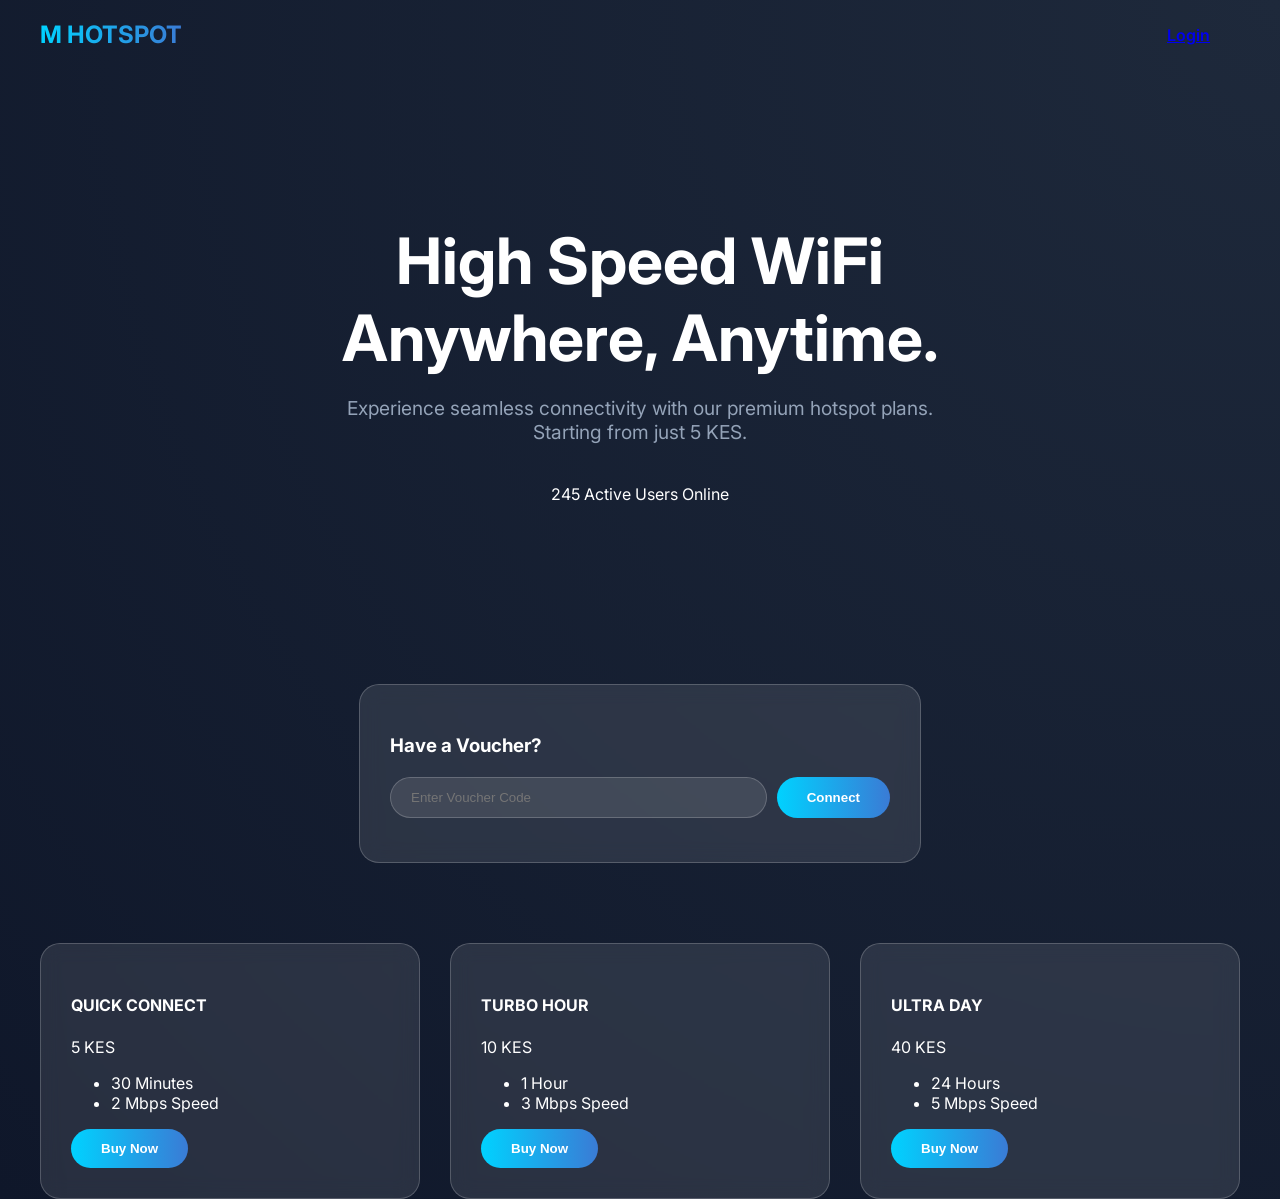
==== frontend/index.html @ 4be18785 "Initial commit: M Hotspot Billing System core" ====
<!DOCTYPE html>
<html lang="en">
<head>
    <meta charset="UTF-8">
    <meta name="viewport" content="width=device-width, initial-scale=1.0">
    <title>M Hotspot | Premium Internet</title>
    <link rel="stylesheet" href="css/style.css">
    <link rel="stylesheet" href="css/animations.css">
    <link href="https://fonts.googleapis.com/css2?family=Inter:wght@400;600;800&display=swap" rel="stylesheet">
</head>
<body>
    <div class="container">
        <nav>
            <div class="logo">M HOTSPOT</div>
            <div class="nav-links">
                <a href="login.html" class="btn btn-outline">Login</a>
            </div>
        </nav>

        <section class="hero">
            <h1 class="animate-up">High Speed WiFi <br>Anywhere, Anytime.</h1>
            <p class="animate-up">Experience seamless connectivity with our premium hotspot plans. Starting from just 5 KES.</p>
            <div class="stats animate-up">
                <span id="active-users">245</span> Active Users Online
            </div>
        </section>

        <section class="voucher-section glass-card animate-up">
            <h3>Have a Voucher?</h3>
            <div class="input-group">
                <input type="text" id="voucher-code" placeholder="Enter Voucher Code">
                <button class="btn btn-primary" onclick="redeemVoucher()">Connect</button>
            </div>
            <p id="status-msg" style="margin-top: 10px; font-size: 0.9rem;"></p>
        </section>

        <div class="plans-grid" id="plans-container">
            <!-- Plans will be loaded here -->
            <div class="glass-card">
                <h4>QUICK CONNECT</h4>
                <div class="price">5 KES</div>
                <ul>
                    <li>30 Minutes</li>
                    <li>2 Mbps Speed</li>
                </ul>
                <button class="btn btn-primary">Buy Now</button>
            </div>
            <div class="glass-card">
                <h4>TURBO HOUR</h4>
                <div class="price">10 KES</div>
                <ul>
                    <li>1 Hour</li>
                    <li>3 Mbps Speed</li>
                </ul>
                <button class="btn btn-primary">Buy Now</button>
            </div>
            <div class="glass-card">
                <h4>ULTRA DAY</h4>
                <div class="price">40 KES</div>
                <ul>
                    <li>24 Hours</li>
                    <li>5 Mbps Speed</li>
                </ul>
                <button class="btn btn-primary">Buy Now</button>
            </div>
        </div>
    </div>

    <script src="js/app.js"></script>
</body>
</html>
---- frontend/css/style.css ----
:root {
    --primary: #00d2ff;
    --secondary: #3a7bd5;
    --dark: #0f172a;
    --glass: rgba(255, 255, 255, 0.1);
    --glass-border: rgba(255, 255, 255, 0.2);
}

body {
    margin: 0;
    font-family: 'Inter', sans-serif;
    background: radial-gradient(circle at top right, #1e293b, #0f172a);
    color: white;
    min-height: 100vh;
}

.container {
    max-width: 1200px;
    margin: 0 auto;
    padding: 0 20px;
}

nav {
    display: flex;
    justify-content: space-between;
    align-items: center;
    padding: 20px 0;
}

.logo {
    font-size: 24px;
    font-weight: bold;
    background: linear-gradient(to right, var(--primary), var(--secondary));
    -webkit-background-clip: text;
    -webkit-text-fill-color: transparent;
}

.hero {
    text-align: center;
    padding: 100px 0;
}

.hero h1 {
    font-size: 4rem;
    margin-bottom: 20px;
}

.hero p {
    font-size: 1.2rem;
    color: #94a3b8;
    max-width: 600px;
    margin: 0 auto 40px;
}

.glass-card {
    background: var(--glass);
    backdrop-filter: blur(10px);
    border: 1px solid var(--glass-border);
    border-radius: 20px;
    padding: 30px;
    transition: transform 0.3s ease;
}

.glass-card:hover {
    transform: translateY(-10px);
}

.plans-grid {
    display: grid;
    grid-template-columns: repeat(auto-fit, minmax(250px, 1fr));
    gap: 30px;
    margin-top: 50px;
}

.btn {
    padding: 12px 30px;
    border-radius: 30px;
    border: none;
    cursor: pointer;
    font-weight: 600;
    transition: all 0.3s ease;
}

.btn-primary {
    background: linear-gradient(to right, var(--primary), var(--secondary));
    color: white;
}

.btn-primary:hover {
    box-shadow: 0 0 20px rgba(0, 210, 255, 0.5);
}

.voucher-section {
    max-width: 500px;
    margin: 80px auto;
}

.input-group {
    display: flex;
    gap: 10px;
    margin-top: 20px;
}

input {
    flex: 1;
    background: var(--glass);
    border: 1px solid var(--glass-border);
    padding: 12px 20px;
    border-radius: 30px;
    color: white;
    outline: none;
}
---- frontend/css/animations.css ----
@keyframes fadeInUp {
    from {
        opacity: 0;
        transform: translateY(20px);
    }
    to {
        opacity: 1;
        transform: translateY(0);
    }
}

.animate-up {
    animation: fadeInUp 0.8s ease forwards;
}

.hero h1 { animation-delay: 0.1s; }
.hero p { animation-delay: 0.2s; }
.stats { animation-delay: 0.3s; }
.voucher-section { animation-delay: 0.4s; }
.plans-grid { animation-delay: 0.5s; }
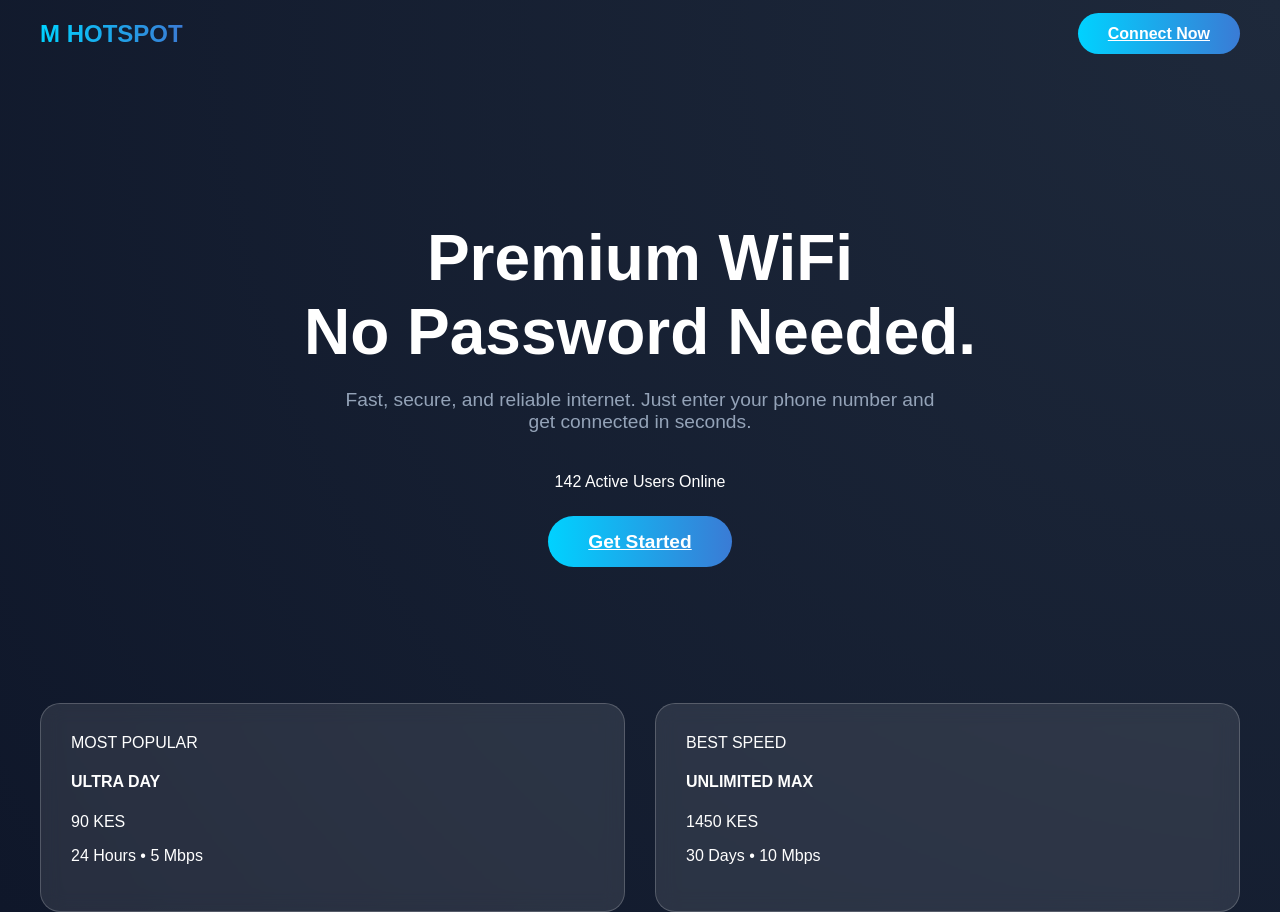
==== commit 1245d7d8: "Overhaul: Implement Phone+OTP auth, new plans, loyalty rewards, and multi-device management (no paym" ====
--- a/frontend/index.html
+++ b/frontend/index.html
@@ -6,66 +6,44 @@
     <title>M Hotspot | Premium Internet</title>
     <link rel="stylesheet" href="css/style.css">
     <link rel="stylesheet" href="css/animations.css">
-    <link href="https://fonts.googleapis.com/css2?family=Inter:wght@400;600;800&display=swap" rel="stylesheet">
 </head>
 <body>
     <div class="container">
         <nav>
             <div class="logo">M HOTSPOT</div>
             <div class="nav-links">
-                <a href="login.html" class="btn btn-outline">Login</a>
+                <a href="login.html" class="btn btn-primary">Connect Now</a>
             </div>
         </nav>
 
         <section class="hero">
-            <h1 class="animate-up">High Speed WiFi <br>Anywhere, Anytime.</h1>
-            <p class="animate-up">Experience seamless connectivity with our premium hotspot plans. Starting from just 5 KES.</p>
+            <h1 class="animate-up">Premium WiFi <br>No Password Needed.</h1>
+            <p class="animate-up">Fast, secure, and reliable internet. Just enter your phone number and get connected in seconds.</p>
             <div class="stats animate-up">
-                <span id="active-users">245</span> Active Users Online
+                <span id="active-users">142</span> Active Users Online
+            </div>
+            <div style="margin-top: 40px;">
+                <a href="login.html" class="btn btn-primary btn-lg" style="padding: 15px 40px; font-size: 1.2rem;">Get Started</a>
             </div>
         </section>
 
-        <section class="voucher-section glass-card animate-up">
-            <h3>Have a Voucher?</h3>
-            <div class="input-group">
-                <input type="text" id="voucher-code" placeholder="Enter Voucher Code">
-                <button class="btn btn-primary" onclick="redeemVoucher()">Connect</button>
-            </div>
-            <p id="status-msg" style="margin-top: 10px; font-size: 0.9rem;"></p>
-        </section>
-
-        <div class="plans-grid" id="plans-container">
-            <!-- Plans will be loaded here -->
+        <div class="plans-grid">
             <div class="glass-card">
-                <h4>QUICK CONNECT</h4>
-                <div class="price">5 KES</div>
-                <ul>
-                    <li>30 Minutes</li>
-                    <li>2 Mbps Speed</li>
-                </ul>
-                <button class="btn btn-primary">Buy Now</button>
+                <div class="tag">MOST POPULAR</div>
+                <h4>ULTRA DAY</h4>
+                <div class="price">90 KES</div>
+                <p>24 Hours • 5 Mbps</p>
             </div>
             <div class="glass-card">
-                <h4>TURBO HOUR</h4>
-                <div class="price">10 KES</div>
-                <ul>
-                    <li>1 Hour</li>
-                    <li>3 Mbps Speed</li>
-                </ul>
-                <button class="btn btn-primary">Buy Now</button>
-            </div>
-            <div class="glass-card">
-                <h4>ULTRA DAY</h4>
-                <div class="price">40 KES</div>
-                <ul>
-                    <li>24 Hours</li>
-                    <li>5 Mbps Speed</li>
-                </ul>
-                <button class="btn btn-primary">Buy Now</button>
+                <div class="tag">BEST SPEED</div>
+                <h4>UNLIMITED MAX</h4>
+                <div class="price">1450 KES</div>
+                <p>30 Days • 10 Mbps</p>
             </div>
         </div>
     </div>
-
-    <script src="js/app.js"></script>
+    <script>
+        if(localStorage.getItem('token')) window.location.href = 'dashboard.html';
+    </script>
 </body>
 </html>
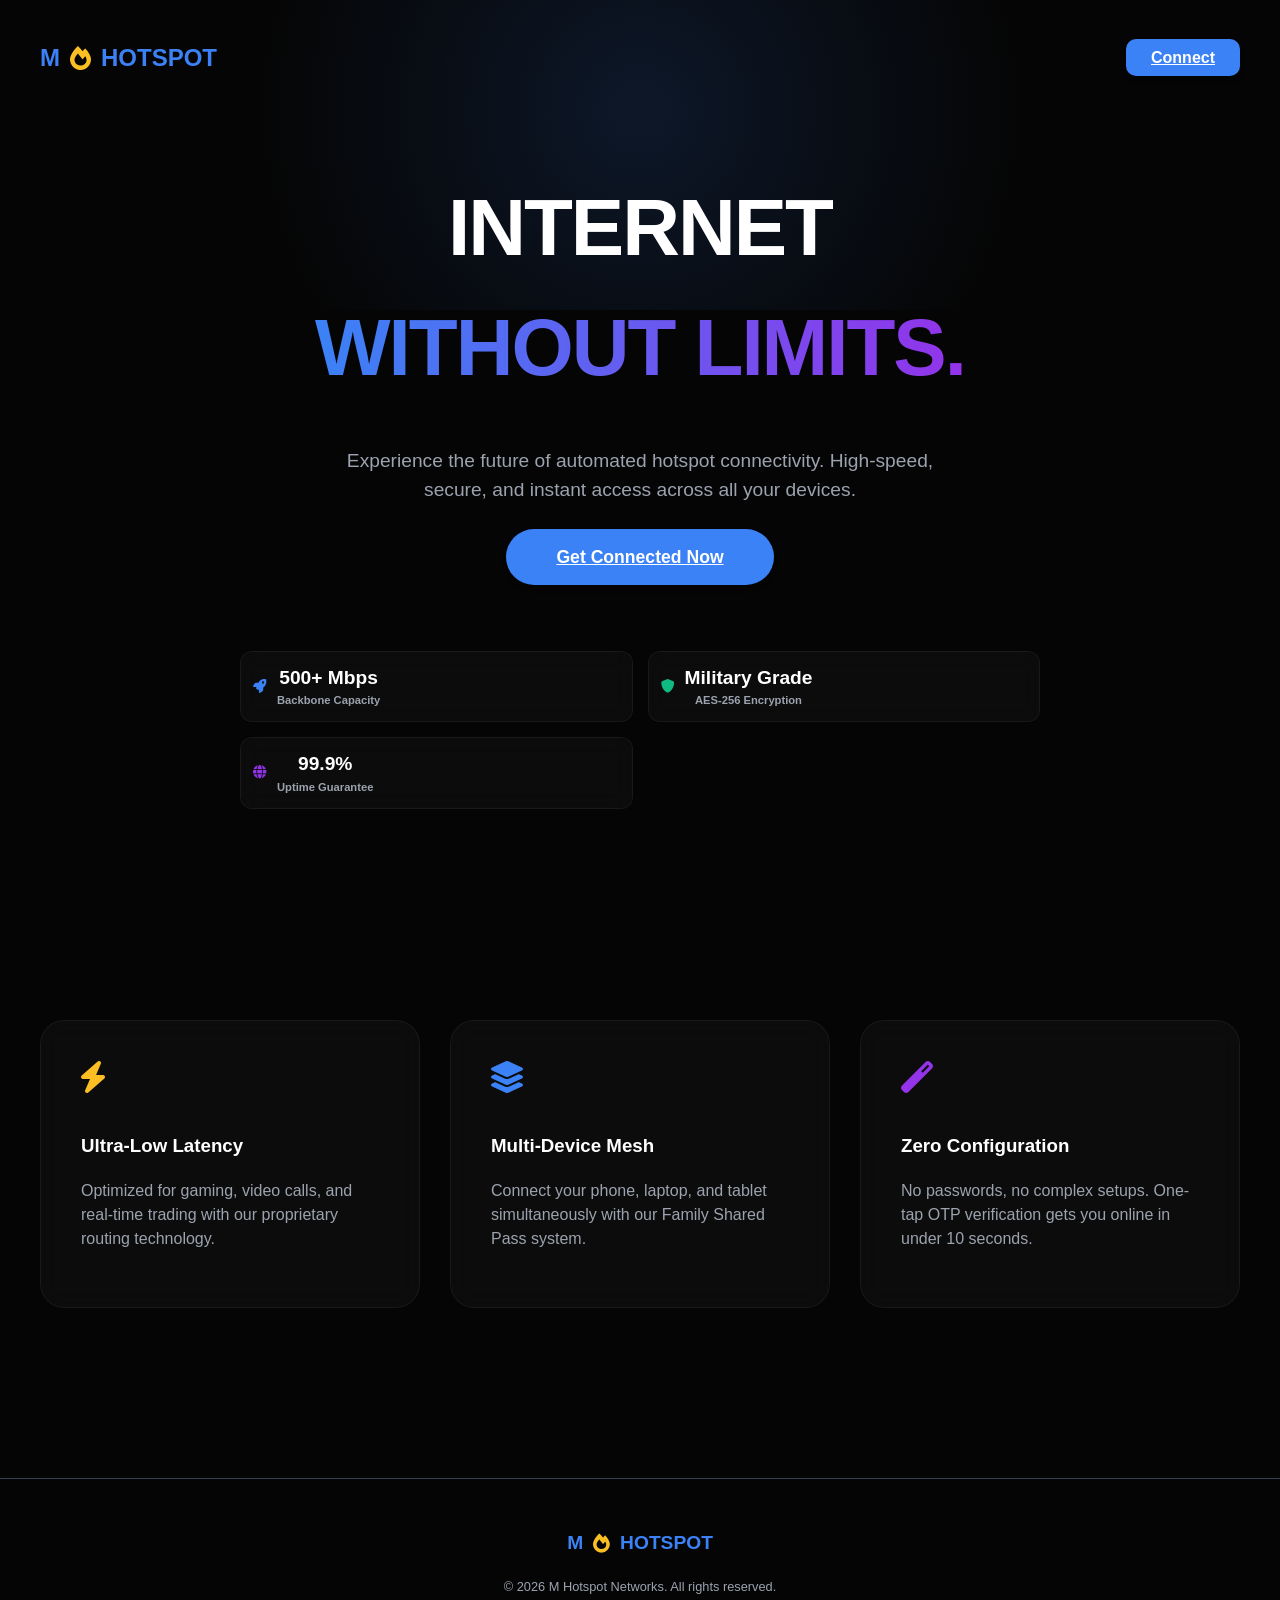
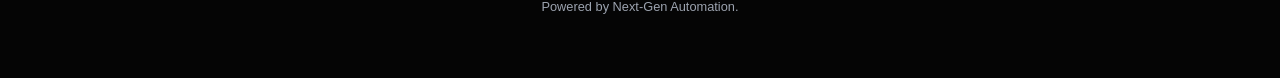
==== commit 3f7d3284: "Premium Overhaul: Futuristic Starlink-style UI, Admin/Reseller portals, advanced animations, and rea" ====
--- a/frontend/index.html
+++ b/frontend/index.html
@@ -3,46 +3,102 @@
 <head>
     <meta charset="UTF-8">
     <meta name="viewport" content="width=device-width, initial-scale=1.0">
-    <title>M Hotspot | Premium Internet</title>
+    <title>M HOTSPOT | Next-Gen Connectivity</title>
     <link rel="stylesheet" href="css/style.css">
     <link rel="stylesheet" href="css/animations.css">
+    <link rel="stylesheet" href="https://cdnjs.cloudflare.com/ajax/libs/font-awesome/6.0.0/css/all.min.css">
+    <style>
+        body { overflow-x: hidden; }
+        .hero-section { height: 100vh; display: flex; flex-direction: column; justify-content: center; align-items: center; text-align: center; position: relative; }
+        .hero-title { font-size: clamp(2.5rem, 8vw, 5rem); font-weight: 900; letter-spacing: -2px; margin-bottom: 20px; }
+        .hero-subtitle { font-size: 1.2rem; color: var(--text-dim); max-width: 600px; margin-bottom: 40px; }
+        .nav-glass { position: fixed; top: 0; width: 100%; z-index: 1000; padding: 20px 0; transition: all 0.3s; }
+        .nav-glass.scrolled { background: rgba(5, 5, 5, 0.8); backdrop-filter: blur(20px); padding: 15px 0; }
+        .feature-grid { display: grid; grid-template-columns: repeat(auto-fit, minmax(300px, 1fr)); gap: 30px; margin-top: 100px; }
+        .feature-card { padding: 40px; border-radius: 24px; transition: all 0.3s; }
+        .feature-card:hover { transform: translateY(-10px); background: rgba(255, 255, 255, 0.05); }
+    </style>
 </head>
 <body>
-    <div class="container">
-        <nav>
-            <div class="logo">M HOTSPOT</div>
+    <div class="hero-glow"></div>
+    
+    <nav class="nav-glass">
+        <div class="container" style="max-width: 1200px; display: flex; justify-content: space-between; align-items: center;">
+            <div class="logo-main" style="font-size: 1.5rem;">
+                <span>M</span><i class="fas fa-fire fire"></i><span>HOTSPOT</span>
+            </div>
             <div class="nav-links">
-                <a href="login.html" class="btn btn-primary">Connect Now</a>
+                <a href="login.html" class="btn btn-primary" style="padding: 10px 25px;">Connect</a>
             </div>
-        </nav>
+        </div>
+    </nav>
 
-        <section class="hero">
-            <h1 class="animate-up">Premium WiFi <br>No Password Needed.</h1>
-            <p class="animate-up">Fast, secure, and reliable internet. Just enter your phone number and get connected in seconds.</p>
-            <div class="stats animate-up">
-                <span id="active-users">142</span> Active Users Online
+    <main class="container" style="max-width: 1200px;">
+        <section class="hero-section">
+            <h1 class="hero-title animate-up">INTERNET <br><span class="gradient-text">WITHOUT LIMITS.</span></h1>
+            <p class="hero-subtitle animate-up" style="animation-delay: 0.2s;">Experience the future of automated hotspot connectivity. High-speed, secure, and instant access across all your devices.</p>
+            <div class="animate-up" style="animation-delay: 0.4s;">
+                <a href="login.html" class="btn btn-primary animate-pulse-glow" style="padding: 18px 50px; font-size: 1.1rem; border-radius: 50px;">Get Connected Now</a>
             </div>
-            <div style="margin-top: 40px;">
-                <a href="login.html" class="btn btn-primary btn-lg" style="padding: 15px 40px; font-size: 1.2rem;">Get Started</a>
+            
+            <div class="stats-row animate-up" style="margin-top: 80px; animation-delay: 0.6s; width: 100%; max-width: 800px;">
+                <div class="stat-card glass">
+                    <i class="fas fa-rocket" style="color: var(--primary);"></i>
+                    <div>
+                        <div style="font-size: 1.2rem; font-weight: 800;">500+ Mbps</div>
+                        <div style="font-size: 0.7rem; color: var(--text-dim);">Backbone Capacity</div>
+                    </div>
+                </div>
+                <div class="stat-card glass">
+                    <i class="fas fa-shield-alt" style="color: #10b981;"></i>
+                    <div>
+                        <div style="font-size: 1.2rem; font-weight: 800;">Military Grade</div>
+                        <div style="font-size: 0.7rem; color: var(--text-dim);">AES-256 Encryption</div>
+                    </div>
+                </div>
+                <div class="stat-card glass">
+                    <i class="fas fa-globe" style="color: var(--purple);"></i>
+                    <div>
+                        <div style="font-size: 1.2rem; font-weight: 800;">99.9%</div>
+                        <div style="font-size: 0.7rem; color: var(--text-dim);">Uptime Guarantee</div>
+                    </div>
+                </div>
             </div>
         </section>
 
-        <div class="plans-grid">
-            <div class="glass-card">
-                <div class="tag">MOST POPULAR</div>
-                <h4>ULTRA DAY</h4>
-                <div class="price">90 KES</div>
-                <p>24 Hours • 5 Mbps</p>
+        <section class="feature-grid">
+            <div class="feature-card glass animate-up">
+                <i class="fas fa-bolt" style="font-size: 2rem; color: var(--accent); margin-bottom: 20px;"></i>
+                <h3>Ultra-Low Latency</h3>
+                <p style="color: var(--text-dim);">Optimized for gaming, video calls, and real-time trading with our proprietary routing technology.</p>
             </div>
-            <div class="glass-card">
-                <div class="tag">BEST SPEED</div>
-                <h4>UNLIMITED MAX</h4>
-                <div class="price">1450 KES</div>
-                <p>30 Days • 10 Mbps</p>
+            <div class="feature-card glass animate-up" style="animation-delay: 0.1s;">
+                <i class="fas fa-layer-group" style="font-size: 2rem; color: var(--primary); margin-bottom: 20px;"></i>
+                <h3>Multi-Device Mesh</h3>
+                <p style="color: var(--text-dim);">Connect your phone, laptop, and tablet simultaneously with our Family Shared Pass system.</p>
             </div>
+            <div class="feature-card glass animate-up" style="animation-delay: 0.2s;">
+                <i class="fas fa-magic" style="font-size: 2rem; color: var(--purple); margin-bottom: 20px;"></i>
+                <h3>Zero Configuration</h3>
+                <p style="color: var(--text-dim);">No passwords, no complex setups. One-tap OTP verification gets you online in under 10 seconds.</p>
+            </div>
+        </section>
+    </main>
+
+    <footer style="margin-top: 150px; padding: 50px 0; border-top: 1px solid var(--border); text-align: center;">
+        <div class="logo-main" style="font-size: 1.2rem; margin-bottom: 20px;">
+            <span>M</span><i class="fas fa-fire fire"></i><span>HOTSPOT</span>
         </div>
-    </div>
+        <p style="color: var(--text-dim); font-size: 0.8rem;">&copy; 2026 M Hotspot Networks. All rights reserved. <br> Powered by Next-Gen Automation.</p>
+    </footer>
+
     <script>
+        window.addEventListener('scroll', () => {
+            const nav = document.querySelector('.nav-glass');
+            if (window.scrollY > 50) nav.classList.add('scrolled');
+            else nav.classList.remove('scrolled');
+        });
+        
         if(localStorage.getItem('token')) window.location.href = 'dashboard.html';
     </script>
 </body>
--- a/frontend/css/style.css
+++ b/frontend/css/style.css
@@ -1,112 +1,198 @@
 :root {
-    --primary: #00d2ff;
-    --secondary: #3a7bd5;
-    --dark: #0f172a;
-    --glass: rgba(255, 255, 255, 0.1);
-    --glass-border: rgba(255, 255, 255, 0.2);
+    --bg-dark: #050505;
+    --card-bg: #111827;
+    --primary: #3b82f6;
+    --secondary: #2563eb;
+    --accent: #fbbf24;
+    --purple: #9333ea;
+    --text-main: #ffffff;
+    --text-dim: #9ca3af;
+    --border: #374151;
 }
 
 body {
     margin: 0;
-    font-family: 'Inter', sans-serif;
-    background: radial-gradient(circle at top right, #1e293b, #0f172a);
-    color: white;
-    min-height: 100vh;
+    font-family: 'Inter', -apple-system, sans-serif;
+    background-color: var(--bg-dark);
+    color: var(--text-main);
+    line-height: 1.5;
 }
 
 .container {
-    max-width: 1200px;
+    max-width: 500px;
     margin: 0 auto;
-    padding: 0 20px;
+    padding: 20px;
 }
 
-nav {
+/* Welcome Box */
+.welcome-box {
+    border: 2px dashed var(--primary);
+    border-radius: 16px;
+    padding: 20px;
+    text-align: center;
+    margin-bottom: 30px;
+    color: var(--primary);
+    font-weight: 600;
+    background: rgba(59, 130, 246, 0.05);
+}
+
+/* Logo Section */
+.logo-container {
+    text-align: center;
+    margin-bottom: 40px;
+}
+
+.logo-main {
+    font-size: 2.5rem;
+    font-weight: 800;
+    display: flex;
+    align-items: center;
+    justify-content: center;
+    gap: 10px;
+}
+
+.logo-main span { color: var(--primary); }
+.logo-main .fire { color: var(--accent); }
+
+.logo-sub {
+    color: var(--text-dim);
+    font-size: 0.9rem;
+    margin-top: 5px;
+}
+
+/* Stats Row */
+.stats-row {
+    display: grid;
+    grid-template-columns: 1fr 1fr;
+    gap: 15px;
+    margin-bottom: 30px;
+}
+
+.stat-card {
+    background: var(--card-bg);
+    border: 1px solid var(--border);
+    border-radius: 12px;
+    padding: 12px;
+    display: flex;
+    align-items: center;
+    gap: 10px;
+    font-size: 0.85rem;
+    font-weight: 600;
+}
+
+/* Night Owl Banner */
+.night-owl-banner {
+    background: linear-gradient(to right, #4c1d95, #7e22ce);
+    border-radius: 20px;
+    padding: 20px;
+    position: relative;
+    margin-bottom: 40px;
+    border: 1px solid rgba(168, 85, 247, 0.4);
+}
+
+.banner-tag {
+    position: absolute;
+    top: 10px;
+    right: 15px;
+    background: var(--purple);
+    color: white;
+    font-size: 0.7rem;
+    font-weight: 800;
+    padding: 2px 10px;
+    border-radius: 5px;
+}
+
+.banner-title {
+    display: flex;
+    align-items: center;
+    gap: 10px;
+    font-weight: 700;
+    font-size: 1.1rem;
+}
+
+.banner-desc {
+    color: rgba(255, 255, 255, 0.8);
+    font-size: 0.85rem;
+    margin-top: 5px;
+}
+
+/* Plan Cards */
+.plan-card {
+    background: var(--card-bg);
+    border: 1px solid var(--border);
+    border-radius: 12px;
+    padding: 15px;
+    margin-bottom: 15px;
     display: flex;
     justify-content: space-between;
     align-items: center;
-    padding: 20px 0;
+    cursor: pointer;
+    transition: all 0.2s;
 }
 
-.logo {
-    font-size: 24px;
-    font-weight: bold;
-    background: linear-gradient(to right, var(--primary), var(--secondary));
-    -webkit-background-clip: text;
-    -webkit-text-fill-color: transparent;
+.plan-card:hover {
+    border-color: var(--primary);
 }
 
-.hero {
-    text-align: center;
-    padding: 100px 0;
-}
+.plan-info h4 { margin: 0; font-size: 0.9rem; text-transform: uppercase; letter-spacing: 0.5px; }
+.plan-details { font-size: 0.75rem; color: var(--text-dim); margin-top: 4px; }
+.plan-price { font-weight: 800; color: var(--primary); }
 
-.hero h1 {
-    font-size: 4rem;
-    margin-bottom: 20px;
-}
-
-.hero p {
-    font-size: 1.2rem;
-    color: #94a3b8;
-    max-width: 600px;
-    margin: 0 auto 40px;
-}
-
-.glass-card {
-    background: var(--glass);
-    backdrop-filter: blur(10px);
-    border: 1px solid var(--glass-border);
-    border-radius: 20px;
-    padding: 30px;
-    transition: transform 0.3s ease;
-}
-
-.glass-card:hover {
-    transform: translateY(-10px);
-}
-
-.plans-grid {
-    display: grid;
-    grid-template-columns: repeat(auto-fit, minmax(250px, 1fr));
-    gap: 30px;
-    margin-top: 50px;
-}
-
+/* Buttons */
 .btn {
-    padding: 12px 30px;
-    border-radius: 30px;
+    border-radius: 10px;
+    padding: 12px 20px;
+    font-weight: 700;
     border: none;
     cursor: pointer;
-    font-weight: 600;
-    transition: all 0.3s ease;
+    transition: all 0.2s;
 }
 
 .btn-primary {
-    background: linear-gradient(to right, var(--primary), var(--secondary));
+    background: var(--primary);
     color: white;
+    width: 100%;
+    padding: 16px;
+    font-size: 1rem;
+    text-transform: none;
+    box-shadow: 0 4px 6px -1px rgba(0, 0, 0, 0.1), 0 2px 4px -1px rgba(0, 0, 0, 0.06);
 }
 
 .btn-primary:hover {
-    box-shadow: 0 0 20px rgba(0, 210, 255, 0.5);
+    filter: brightness(1.1);
 }
 
-.voucher-section {
-    max-width: 500px;
-    margin: 80px auto;
+/* Forms */
+.form-group { margin-bottom: 20px; }
+label { display: block; font-size: 0.8rem; color: var(--text-dim); margin-bottom: 8px; text-transform: uppercase; font-weight: 600; }
+input {
+    width: 100%;
+    background: var(--bg-dark);
+    border: 1px solid var(--border);
+    padding: 12px;
+    border-radius: 8px;
+    color: white;
+    box-sizing: border-box;
+}
+input:focus { border-color: var(--primary); outline: none; }
+
+/* Rewards Section */
+.rewards-section {
+    background: var(--card-bg);
+    padding: 20px;
+    border-radius: 12px;
+    margin-bottom: 30px;
 }
 
-.input-group {
-    display: flex;
-    gap: 10px;
-    margin-top: 20px;
+.progress-container {
+    height: 6px;
+    background: #1e293b;
+    border-radius: 3px;
+    margin: 15px 0;
 }
 
-input {
-    flex: 1;
-    background: var(--glass);
-    border: 1px solid var(--glass-border);
-    padding: 12px 20px;
-    border-radius: 30px;
-    color: white;
-    outline: none;
+.progress-bar {
+    height: 100%;
+    background: #10b981;
+    border-radius: 3px;
 }
--- a/frontend/css/animations.css
+++ b/frontend/css/animations.css
@@ -1,20 +1,51 @@
-@keyframes fadeInUp {
-    from {
-        opacity: 0;
-        transform: translateY(20px);
-    }
-    to {
-        opacity: 1;
-        transform: translateY(0);
-    }
+@keyframes float {
+    0% { transform: translateY(0px); }
+    50% { transform: translateY(-10px); }
+    100% { transform: translateY(0px); }
 }
 
-.animate-up {
-    animation: fadeInUp 0.8s ease forwards;
+@keyframes pulse-glow {
+    0% { box-shadow: 0 0 5px rgba(59, 130, 246, 0.2); }
+    50% { box-shadow: 0 0 20px rgba(59, 130, 246, 0.5); }
+    100% { box-shadow: 0 0 5px rgba(59, 130, 246, 0.2); }
 }
 
-.hero h1 { animation-delay: 0.1s; }
-.hero p { animation-delay: 0.2s; }
-.stats { animation-delay: 0.3s; }
-.voucher-section { animation-delay: 0.4s; }
-.plans-grid { animation-delay: 0.5s; }
+@keyframes slide-up {
+    from { opacity: 0; transform: translateY(20px); }
+    to { opacity: 1; transform: translateY(0); }
+}
+
+@keyframes wifi-wave {
+    0% { transform: scale(0.5); opacity: 0; }
+    50% { opacity: 0.5; }
+    100% { transform: scale(1.5); opacity: 0; }
+}
+
+.animate-float { animation: float 3s ease-in-out infinite; }
+.animate-pulse-glow { animation: pulse-glow 2s infinite; }
+.animate-up { animation: slide-up 0.6s ease-out forwards; }
+
+.glass {
+    background: rgba(255, 255, 255, 0.03);
+    backdrop-filter: blur(12px);
+    -webkit-backdrop-filter: blur(12px);
+    border: 1px solid rgba(255, 255, 255, 0.05);
+}
+
+.gradient-text {
+    background: linear-gradient(90deg, #3b82f6, #9333ea);
+    -webkit-background-clip: text;
+    -webkit-text-fill-color: transparent;
+}
+
+.hero-glow {
+    position: absolute;
+    top: -10%;
+    left: 50%;
+    transform: translateX(-50%);
+    width: 80%;
+    height: 400px;
+    background: radial-gradient(circle, rgba(59, 130, 246, 0.15) 0%, transparent 70%);
+    z-index: -1;
+    pointer-events: none;
+}
